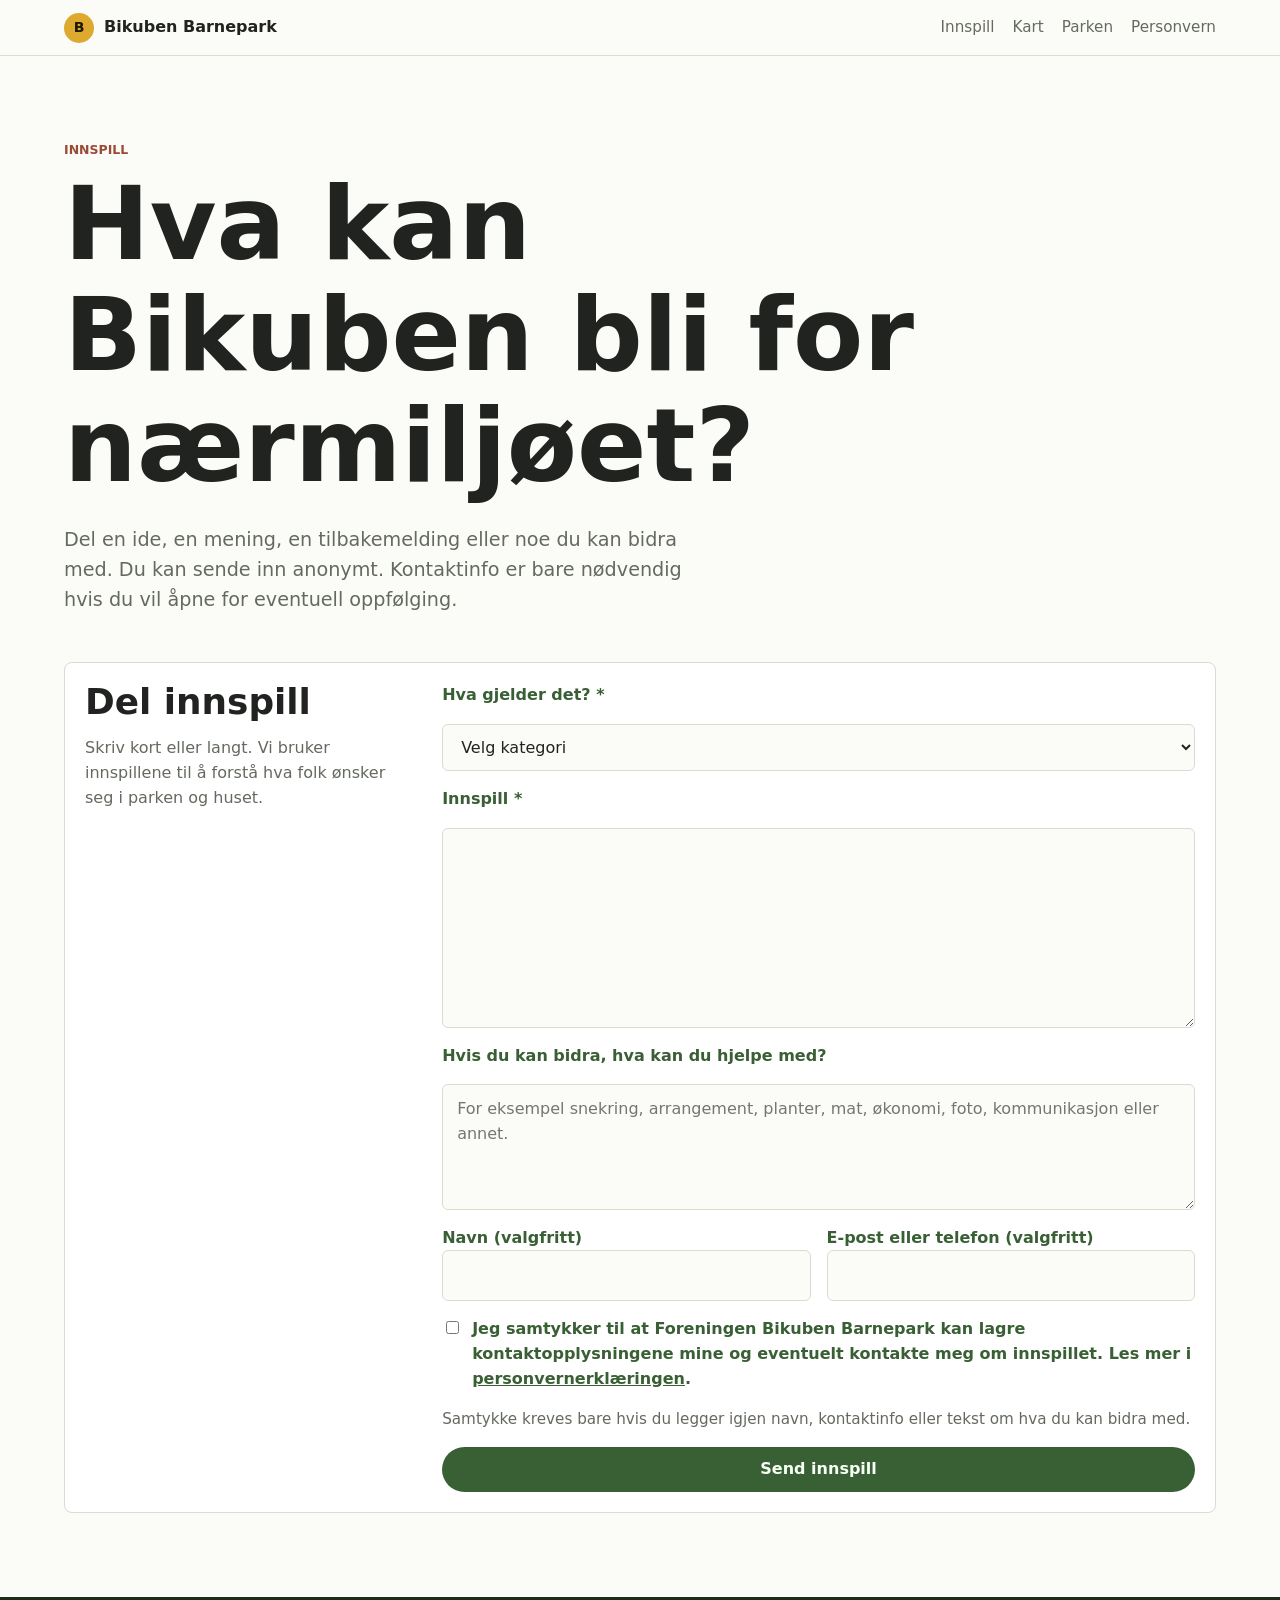
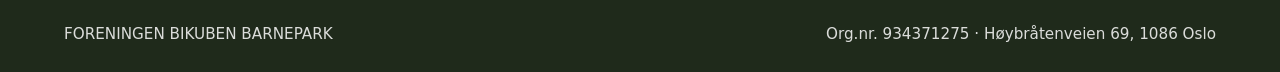
==== innspill/index.html @ fd1ce3c9 "Add secure feedback service and deployment contract" ====
<!doctype html>
<html lang="no">
  <head>
    <meta charset="utf-8">
    <meta name="viewport" content="width=device-width, initial-scale=1">
    <title>Del innspill til Bikuben Barnepark</title>
    <meta
      name="description"
      content="Del ideer, tilbakemeldinger, meninger eller tilbud om å bidra til Bikuben Barnepark."
    >
    <meta name="robots" content="index,follow">
    <meta name="referrer" content="strict-origin-when-cross-origin">
    <meta name="theme-color" content="#395f34">
    <link rel="canonical" href="https://bikubenbarnepark.no/innspill/">
    <link rel="icon" href="/favicon.svg" type="image/svg+xml">
    <link rel="manifest" href="/site.webmanifest">
    <meta property="og:type" content="website">
    <meta property="og:site_name" content="Bikuben Barnepark">
    <meta property="og:title" content="Del innspill til Bikuben Barnepark">
    <meta property="og:description" content="Har du en ide, mening eller noe du kan bidra med? Del det med Foreningen Bikuben Barnepark.">
    <meta property="og:url" content="https://bikubenbarnepark.no/innspill/">
    <meta property="og:image" content="https://bikubenbarnepark.no/assets/park-social-1200x630.jpg">
    <meta property="og:image:width" content="1200">
    <meta property="og:image:height" content="630">
    <meta property="og:image:alt" content="Oversiktsbilde fra Bikuben Barnepark på Høybråten">
    <meta property="og:locale" content="nb_NO">
    <link rel="stylesheet" href="/styles.css">
  </head>
  <body>
    <header class="site-header">
      <a class="brand" href="/" aria-label="Bikuben Barnepark">
        <span class="brand-mark">B</span>
        <span>Bikuben Barnepark</span>
      </a>
      <nav class="nav" aria-label="Hovedmeny">
        <a href="/innspill/">Innspill</a>
        <a href="/#kart">Kart</a>
        <a href="/#parken">Parken</a>
        <a href="/personvern/">Personvern</a>
      </nav>
    </header>

    <main>
      <section class="page-hero" aria-labelledby="feedback-title">
        <p class="eyebrow">Innspill</p>
        <h1 id="feedback-title">Hva kan Bikuben bli for nærmiljøet?</h1>
        <p class="lead">
          Del en ide, en mening, en tilbakemelding eller noe du kan bidra med.
          Du kan sende inn anonymt. Kontaktinfo er bare nødvendig hvis du vil
          åpne for eventuell oppfølging.
        </p>
      </section>

      <section class="form-section" aria-labelledby="feedback-form-title">
        <div class="form-copy">
          <h2 id="feedback-form-title">Del innspill</h2>
          <p>
            Skriv kort eller langt. Vi bruker innspillene til å forstå hva folk
            ønsker seg i parken og huset.
          </p>
        </div>
        <form class="feedback-form" action="/api/feedback" method="post">
          <input type="hidden" id="form_token" name="form_token" value="">
          <p class="hidden-field" aria-hidden="true">
            <label for="website">Nettside</label>
            <input id="website" name="website" tabindex="-1" autocomplete="off">
          </p>

          <label for="topic">Hva gjelder det? <span aria-hidden="true">*</span></label>
          <select id="topic" name="topic" required>
            <option value="">Velg kategori</option>
            <option value="ide">Ide</option>
            <option value="tilbakemelding">Tilbakemelding</option>
            <option value="mening">Mening</option>
            <option value="bidra">Jeg kan bidra</option>
            <option value="annet">Annet</option>
          </select>

          <label for="message">Innspill <span aria-hidden="true">*</span></label>
          <textarea id="message" name="message" rows="7" maxlength="3000" required></textarea>

          <label for="help_text">Hvis du kan bidra, hva kan du hjelpe med?</label>
          <textarea id="help_text" name="help_text" rows="4" maxlength="3000" placeholder="For eksempel snekring, arrangement, planter, mat, økonomi, foto, kommunikasjon eller annet."></textarea>

          <div class="form-grid">
            <p>
              <label for="name">Navn (valgfritt)</label>
              <input id="name" name="name" autocomplete="name" maxlength="500">
            </p>
            <p>
              <label for="contact">E-post eller telefon (valgfritt)</label>
              <input id="contact" name="contact" autocomplete="email" maxlength="500">
            </p>
          </div>

          <label class="checkbox-row" for="consent">
            <input id="consent" name="consent" type="checkbox" value="yes">
            <span>
              Jeg samtykker til at Foreningen Bikuben Barnepark kan lagre
              kontaktopplysningene mine og eventuelt kontakte meg om innspillet.
              Les mer i <a href="/personvern/">personvernerklæringen</a>.
            </span>
          </label>
          <p class="form-hint">
            Samtykke kreves bare hvis du legger igjen navn, kontaktinfo eller
            tekst om hva du kan bidra med.
          </p>

          <button class="button" type="submit">Send innspill</button>
        </form>
      </section>
    </main>

    <footer class="site-footer">
      <p>FORENINGEN BIKUBEN BARNEPARK</p>
      <p>Org.nr. 934371275 · Høybråtenveien 69, 1086 Oslo</p>
    </footer>
    <script>
      const tokenInput = document.getElementById('form_token');
      fetch('/api/form-token', { credentials: 'same-origin', cache: 'no-store' })
        .then((response) => response.ok ? response.json() : Promise.reject())
        .then((data) => { tokenInput.value = data.token || ''; })
        .catch(() => { tokenInput.value = ''; });
      const consent = document.getElementById('consent');
      const personalFields = ['name', 'contact', 'help_text'].map((id) => document.getElementById(id));
      function syncConsentRequirement() {
        const needsConsent = personalFields.some((field) => field.value.trim().length > 0);
        consent.required = needsConsent;
        consent.setCustomValidity(needsConsent && !consent.checked ? 'Kryss av for samtykke når du legger igjen kontaktopplysninger eller tilbud om hjelp.' : '');
      }
      consent.addEventListener('change', syncConsentRequirement);
      personalFields.forEach((field) => field.addEventListener('input', syncConsentRequirement));
      syncConsentRequirement();
    </script>
  </body>
</html>
---- styles.css ----
:root {
  color-scheme: light;
  --ink: #20231f;
  --muted: #646a5f;
  --line: #d9ddcf;
  --paper: #fbfcf8;
  --surface: #ffffff;
  --soft: #eef3e7;
  --green: #395f34;
  --gold: #dda92e;
  --rust: #9c4936;
}

* { box-sizing: border-box; }
html { scroll-behavior: smooth; }
body {
  margin: 0;
  background: var(--paper);
  color: var(--ink);
  font-family: Inter, ui-sans-serif, system-ui, -apple-system, BlinkMacSystemFont, "Segoe UI", sans-serif;
  line-height: 1.55;
}
img { display: block; max-width: 100%; }
a { color: inherit; }
p a, li a { color: var(--green); font-weight: 750; text-decoration-thickness: 0.08em; text-underline-offset: 0.2em; }
a:focus-visible, button:focus-visible, input:focus-visible, select:focus-visible, textarea:focus-visible, iframe:focus-visible { outline: 3px solid var(--gold); outline-offset: 4px; }

.site-header {
  position: sticky; top: 0; z-index: 20;
  display: flex; align-items: center; justify-content: space-between; gap: 20px;
  min-height: 56px; padding: 10px clamp(18px, 5vw, 64px);
  background: rgba(251, 252, 248, 0.94); border-bottom: 1px solid var(--line); backdrop-filter: blur(14px);
}
.brand { display: inline-flex; align-items: center; gap: 10px; font-weight: 800; text-decoration: none; }
.brand-mark { display: inline-grid; width: 30px; height: 30px; flex: 0 0 auto; place-items: center; border-radius: 50%; background: var(--gold); color: #211800; font-size: 0.88rem; }
.nav { display: flex; flex-wrap: wrap; justify-content: flex-end; gap: 8px 18px; color: var(--muted); font-size: 0.95rem; }
.nav a { text-decoration: none; }
.nav a:hover { color: var(--green); }

main { padding: 0 clamp(18px, 5vw, 64px); }
.topline { display: grid; grid-template-columns: minmax(0, 1.5fr) minmax(220px, 0.45fr); gap: clamp(28px, 6vw, 84px); align-items: end; padding: clamp(46px, 7vw, 84px) 0 clamp(24px, 4vw, 38px); }
.intro-copy { max-width: 820px; }
.eyebrow { margin: 0 0 10px; color: var(--rust); font-size: 0.78rem; font-weight: 850; letter-spacing: 0; text-transform: uppercase; }
h1, h2, h3 { margin: 0; line-height: 1.08; letter-spacing: 0; }
h1 { max-width: 11ch; font-size: clamp(3.3rem, 8vw, 7.4rem); }
h2 { max-width: 14ch; font-size: clamp(1.65rem, 2.8vw, 2.7rem); }
h3 { color: var(--green); font-size: 1rem; }
p { margin: 0; }
button, input, select, textarea { font: inherit; }
.lead { max-width: 660px; margin-top: 24px; color: var(--muted); font-size: clamp(1.1rem, 1.5vw, 1.28rem); }

.location-note { max-width: 280px; padding-bottom: 6px; color: var(--muted); }
.location-note p:last-child { font-size: 1.05rem; font-weight: 750; color: var(--ink); }
dt { color: var(--green); font-weight: 800; }
dd { margin: 2px 0 0; color: var(--ink); }

.event-card { display: grid; grid-template-columns: minmax(150px, 0.28fr) minmax(0, 1fr); gap: clamp(20px, 4vw, 48px); align-items: stretch; margin-bottom: clamp(26px, 5vw, 48px); padding: 20px; background: var(--surface); border: 1px solid var(--line); border-radius: 8px; box-shadow: 0 18px 50px rgba(57, 95, 52, 0.08); }
.event-date { display: grid; align-content: center; justify-items: start; gap: 6px; min-height: 180px; padding: clamp(20px, 4vw, 34px); color: #f8fff4; background: var(--green); border-radius: 6px; }
.event-date span { color: rgba(255,255,255,0.8); font-weight: 850; text-transform: uppercase; }
.event-date strong { max-width: 5ch; font-size: clamp(2.2rem, 6vw, 4.8rem); line-height: 0.95; }
.event-date time { color: #ffe28f; font-size: 1.1rem; font-weight: 850; }
.event-copy { align-self: center; }
.event-copy p:not(.eyebrow) { max-width: 760px; margin-top: 14px; color: var(--muted); }
.event-details { display: grid; grid-template-columns: repeat(2, minmax(0, 1fr)); gap: 18px clamp(24px, 4vw, 44px); margin-top: 22px; }
.event-details ul { display: grid; gap: 8px; margin: 12px 0 0; padding-left: 1.15rem; color: var(--muted); }
.event-note { padding-top: 18px; border-top: 1px solid var(--line); }
.event-actions { margin-top: 18px; }
.button { display: inline-flex; align-items: center; justify-content: center; min-height: 44px; padding: 10px 18px; color: #f8fff4; background: var(--green); border: 0; border-radius: 999px; font-weight: 850; text-decoration: none; cursor: pointer; }
.button:hover { background: #2d4f29; }

.page-hero { padding: clamp(46px, 7vw, 84px) 0 clamp(28px, 5vw, 48px); }
.page-hero h1 { max-width: 12ch; }
.narrow-page { max-width: 860px; }
.form-section { display: grid; grid-template-columns: minmax(230px, 0.4fr) minmax(0, 1fr); gap: clamp(24px, 5vw, 56px); align-items: start; margin-bottom: clamp(44px, 7vw, 84px); padding: 20px; background: var(--surface); border: 1px solid var(--line); border-radius: 8px; }
.form-copy p { margin-top: 14px; color: var(--muted); }
.feedback-form { display: grid; gap: 16px; }
.feedback-form label { color: var(--green); font-weight: 850; }
.feedback-form input, .feedback-form select, .feedback-form textarea { width: 100%; padding: 12px 14px; color: var(--ink); background: var(--paper); border: 1px solid var(--line); border-radius: 6px; }
.feedback-form textarea { resize: vertical; }
.form-grid { display: grid; grid-template-columns: repeat(2, minmax(0, 1fr)); gap: 16px; }
.checkbox-row { display: grid; grid-template-columns: auto minmax(0, 1fr); gap: 10px; align-items: start; color: var(--ink); }
.checkbox-row input { width: auto; margin-top: 0.25em; }
.form-hint { color: var(--muted); font-size: 0.95rem; }
.hidden-field { position: absolute; left: -100vw; width: 1px; height: 1px; overflow: hidden; }
.text-page { display: grid; gap: 18px; margin-bottom: clamp(44px, 7vw, 84px); padding: 20px; background: var(--surface); border: 1px solid var(--line); border-radius: 8px; }
.text-page p { color: var(--muted); }
.page-actions { margin-top: 24px; }

.map-section { display: grid; grid-template-columns: minmax(260px, 0.55fr) minmax(320px, 1fr); gap: clamp(20px, 4vw, 48px); align-items: stretch; margin-bottom: clamp(26px, 5vw, 48px); padding: 20px; background: var(--soft); border: 1px solid var(--line); border-radius: 8px; }
.map-copy { align-self: center; max-width: 390px; }
.map-copy p:not(.eyebrow) { margin-top: 14px; color: var(--muted); }
.map-section iframe { width: 100%; min-height: 280px; border: 1px solid var(--line); border-radius: 6px; background: var(--surface); }
.map-section noscript { display: block; align-self: center; color: var(--muted); }

.media-hero { margin: 0 0 clamp(38px, 6vw, 72px); }
.media-hero-frame { position: relative; overflow: hidden; border-radius: 8px; background: #10140f; }
.media-hero picture, .media-hero img { display: block; }
.media-hero img, .media-hero-video { width: 100%; max-height: 420px; aspect-ratio: 16 / 9; object-fit: cover; object-position: center 58%; }
.media-hero-video { position: absolute; inset: 0; height: 100%; opacity: 0; pointer-events: none; transition: opacity 700ms ease; }
.media-hero figcaption { margin-top: 8px; color: var(--muted); font-size: 0.92rem; }

@media (min-width: 861px) and (prefers-reduced-motion: no-preference) {
  .media-hero-video { opacity: 1; }
}

.content-grid { display: grid; grid-template-columns: repeat(2, minmax(0, 1fr)); border-top: 1px solid var(--line); border-left: 1px solid var(--line); }
.content-grid article { min-height: 270px; padding: clamp(26px, 4vw, 44px); background: var(--surface); border-right: 1px solid var(--line); border-bottom: 1px solid var(--line); }
.content-grid article:nth-child(3n) { background: var(--soft); }
.content-grid p:not(.eyebrow) { max-width: 620px; margin-top: 18px; color: var(--muted); font-size: 1.04rem; }
.compact-facts { display: grid; gap: 10px; margin: 22px 0 0; padding-top: 18px; border-top: 1px solid var(--line); }
.compact-facts div { margin: 0; }

.gallery { display: grid; grid-template-columns: repeat(4, minmax(0, 1fr)); gap: 18px; padding: clamp(38px, 6vw, 72px) 0; }
.gallery-heading { grid-column: 1 / -1; }
.gallery figure { margin: 0; }
.gallery img { width: 100%; aspect-ratio: 3 / 4; object-fit: cover; border-radius: 8px; }
.gallery figcaption { margin-top: 8px; color: var(--muted); font-size: 0.92rem; }

.site-footer { display: flex; flex-wrap: wrap; justify-content: space-between; gap: 10px 24px; padding: 26px clamp(18px, 5vw, 64px); background: #1f2a1b; color: rgba(255,255,255,0.84); font-size: 0.95rem; }

@media (max-width: 860px) {
  .site-header { align-items: flex-start; flex-direction: column; gap: 10px; }
  .nav { justify-content: flex-start; }
  .topline, .event-card, .form-section, .map-section { grid-template-columns: 1fr; }
  .event-date { min-height: auto; }
  h1 { max-width: 9ch; font-size: clamp(3rem, 16vw, 5rem); }
  .content-grid { grid-template-columns: 1fr; }
  .content-grid article { min-height: auto; }
  .gallery { grid-template-columns: repeat(2, minmax(0, 1fr)); }
}

@media (max-width: 560px) {
  .event-details, .form-grid, .gallery { grid-template-columns: 1fr; }
}
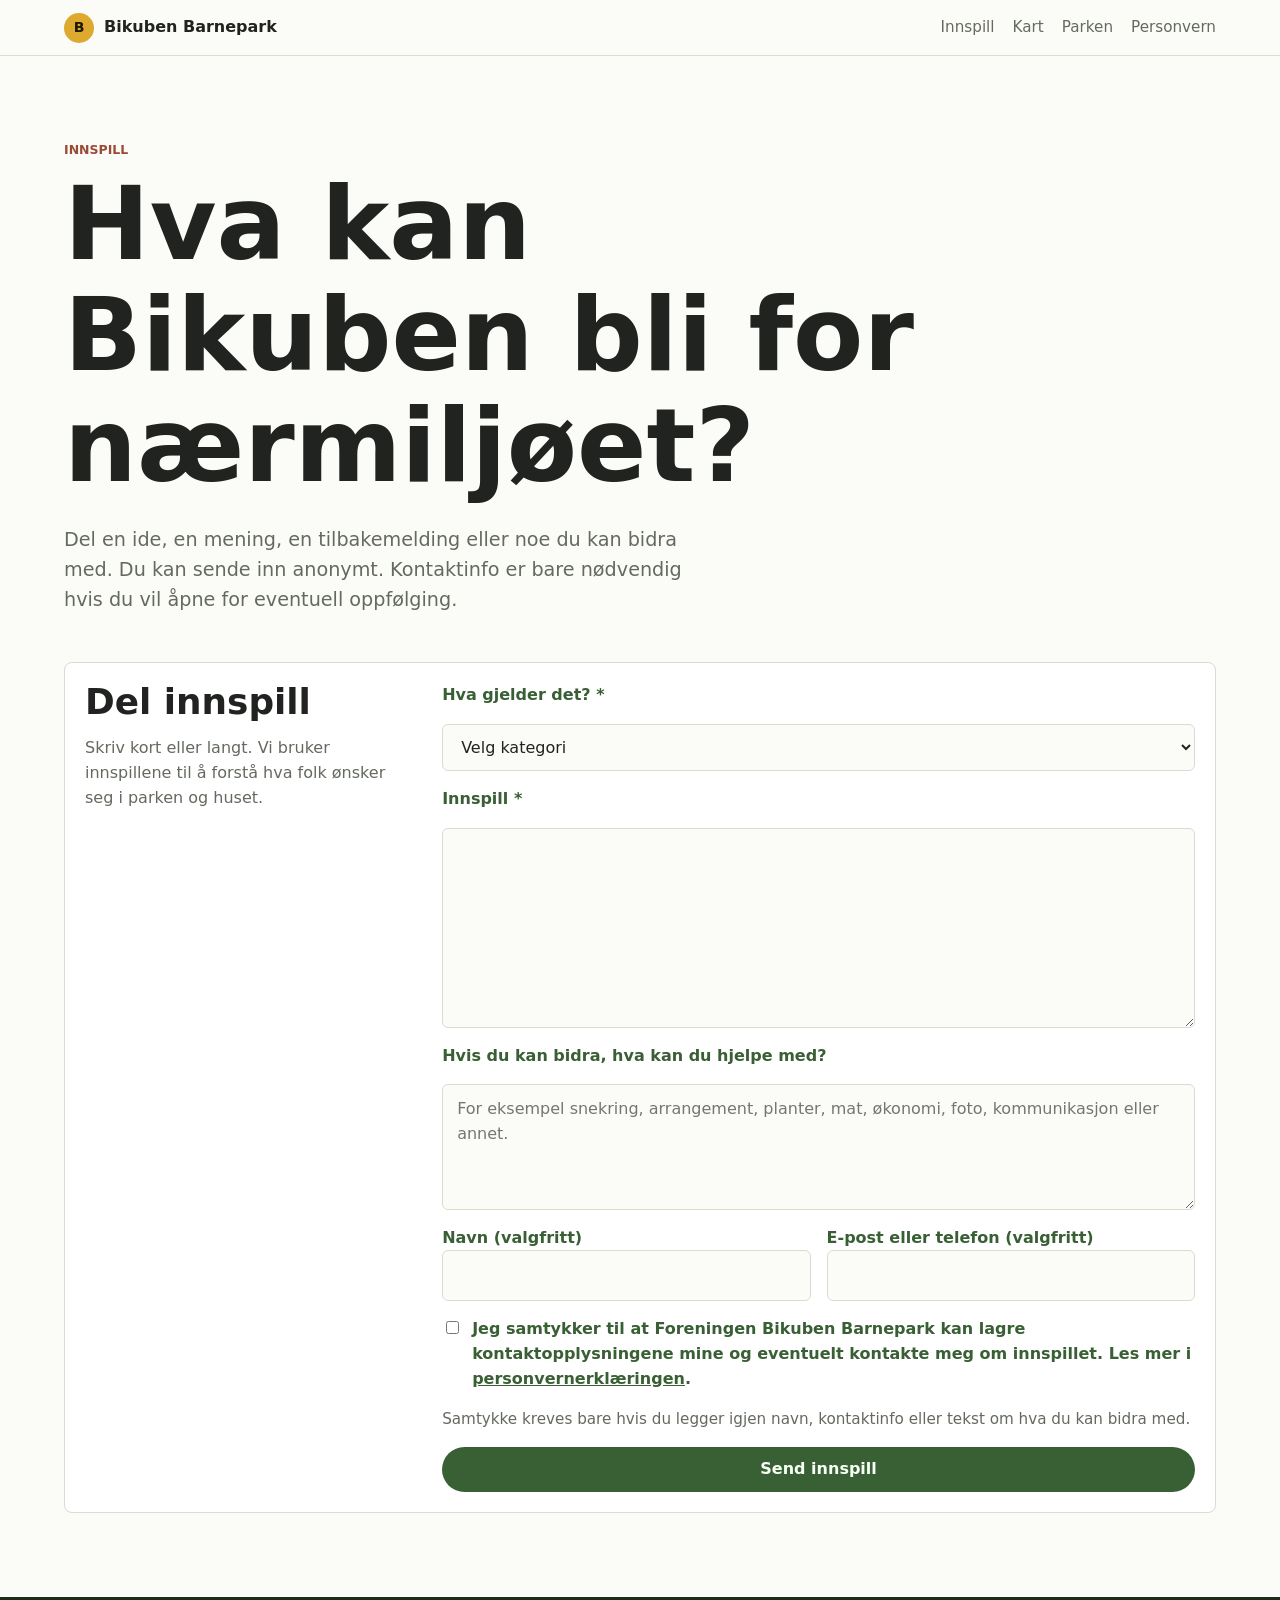
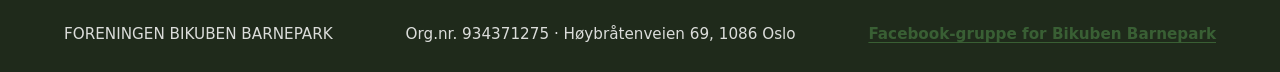
==== commit ce69e266: "Add Facebook group link" ====
--- a/innspill/index.html
+++ b/innspill/index.html
@@ -25,6 +25,7 @@
     <meta property="og:image:alt" content="Oversiktsbilde fra Bikuben Barnepark på Høybråten">
     <meta property="og:locale" content="nb_NO">
     <link rel="stylesheet" href="/styles.css">
+    <script src="/assets/feedback-form.js" defer></script>
   </head>
   <body>
     <header class="site-header">
@@ -77,7 +78,7 @@
           </select>
 
           <label for="message">Innspill <span aria-hidden="true">*</span></label>
-          <textarea id="message" name="message" rows="7" maxlength="3000" required></textarea>
+          <textarea id="message" name="message" rows="7" minlength="3" maxlength="3000" required></textarea>
 
           <label for="help_text">Hvis du kan bidra, hva kan du hjelpe med?</label>
           <textarea id="help_text" name="help_text" rows="4" maxlength="3000" placeholder="For eksempel snekring, arrangement, planter, mat, økonomi, foto, kommunikasjon eller annet."></textarea>
@@ -114,23 +115,7 @@
     <footer class="site-footer">
       <p>FORENINGEN BIKUBEN BARNEPARK</p>
       <p>Org.nr. 934371275 · Høybråtenveien 69, 1086 Oslo</p>
+      <p><a href="https://www.facebook.com/groups/bikubenbarnepark">Facebook-gruppe for Bikuben Barnepark</a></p>
     </footer>
-    <script>
-      const tokenInput = document.getElementById('form_token');
-      fetch('/api/form-token', { credentials: 'same-origin', cache: 'no-store' })
-        .then((response) => response.ok ? response.json() : Promise.reject())
-        .then((data) => { tokenInput.value = data.token || ''; })
-        .catch(() => { tokenInput.value = ''; });
-      const consent = document.getElementById('consent');
-      const personalFields = ['name', 'contact', 'help_text'].map((id) => document.getElementById(id));
-      function syncConsentRequirement() {
-        const needsConsent = personalFields.some((field) => field.value.trim().length > 0);
-        consent.required = needsConsent;
-        consent.setCustomValidity(needsConsent && !consent.checked ? 'Kryss av for samtykke når du legger igjen kontaktopplysninger eller tilbud om hjelp.' : '');
-      }
-      consent.addEventListener('change', syncConsentRequirement);
-      personalFields.forEach((field) => field.addEventListener('input', syncConsentRequirement));
-      syncConsentRequirement();
-    </script>
   </body>
 </html>
--- a/styles.css
+++ b/styles.css
@@ -54,17 +54,15 @@
 dt { color: var(--green); font-weight: 800; }
 dd { margin: 2px 0 0; color: var(--ink); }
 
-.event-card { display: grid; grid-template-columns: minmax(150px, 0.28fr) minmax(0, 1fr); gap: clamp(20px, 4vw, 48px); align-items: stretch; margin-bottom: clamp(26px, 5vw, 48px); padding: 20px; background: var(--surface); border: 1px solid var(--line); border-radius: 8px; box-shadow: 0 18px 50px rgba(57, 95, 52, 0.08); }
-.event-date { display: grid; align-content: center; justify-items: start; gap: 6px; min-height: 180px; padding: clamp(20px, 4vw, 34px); color: #f8fff4; background: var(--green); border-radius: 6px; }
-.event-date span { color: rgba(255,255,255,0.8); font-weight: 850; text-transform: uppercase; }
-.event-date strong { max-width: 5ch; font-size: clamp(2.2rem, 6vw, 4.8rem); line-height: 0.95; }
-.event-date time { color: #ffe28f; font-size: 1.1rem; font-weight: 850; }
-.event-copy { align-self: center; }
-.event-copy p:not(.eyebrow) { max-width: 760px; margin-top: 14px; color: var(--muted); }
-.event-details { display: grid; grid-template-columns: repeat(2, minmax(0, 1fr)); gap: 18px clamp(24px, 4vw, 44px); margin-top: 22px; }
-.event-details ul { display: grid; gap: 8px; margin: 12px 0 0; padding-left: 1.15rem; color: var(--muted); }
-.event-note { padding-top: 18px; border-top: 1px solid var(--line); }
-.event-actions { margin-top: 18px; }
+.participation-callout { display: grid; grid-template-columns: minmax(240px, 0.7fr) minmax(0, 1fr); gap: clamp(28px, 6vw, 80px); align-items: start; margin-bottom: clamp(26px, 5vw, 48px); padding: clamp(28px, 5vw, 56px); color: #f8fff4; background: var(--green); border-radius: 8px; }
+.participation-callout .eyebrow { color: #ffe28f; }
+.participation-callout h2 { max-width: 13ch; }
+.participation-copy { display: grid; gap: 16px; max-width: 720px; color: rgba(255,255,255,0.86); font-size: 1.06rem; }
+.participation-actions { padding-top: 8px; }
+.participation-note { color: rgba(255,255,255,0.72); font-size: 0.94rem; }
+.button-light { color: #21311d; background: #f8fff4; }
+.button-light:hover { background: #ffe28f; }
+
 .button { display: inline-flex; align-items: center; justify-content: center; min-height: 44px; padding: 10px 18px; color: #f8fff4; background: var(--green); border: 0; border-radius: 999px; font-weight: 850; text-decoration: none; cursor: pointer; }
 .button:hover { background: #2d4f29; }
 
@@ -121,8 +119,7 @@
 @media (max-width: 860px) {
   .site-header { align-items: flex-start; flex-direction: column; gap: 10px; }
   .nav { justify-content: flex-start; }
-  .topline, .event-card, .form-section, .map-section { grid-template-columns: 1fr; }
-  .event-date { min-height: auto; }
+  .topline, .participation-callout, .form-section, .map-section { grid-template-columns: 1fr; }
   h1 { max-width: 9ch; font-size: clamp(3rem, 16vw, 5rem); }
   .content-grid { grid-template-columns: 1fr; }
   .content-grid article { min-height: auto; }
@@ -130,5 +127,5 @@
 }
 
 @media (max-width: 560px) {
-  .event-details, .form-grid, .gallery { grid-template-columns: 1fr; }
+  .form-grid, .gallery { grid-template-columns: 1fr; }
 }
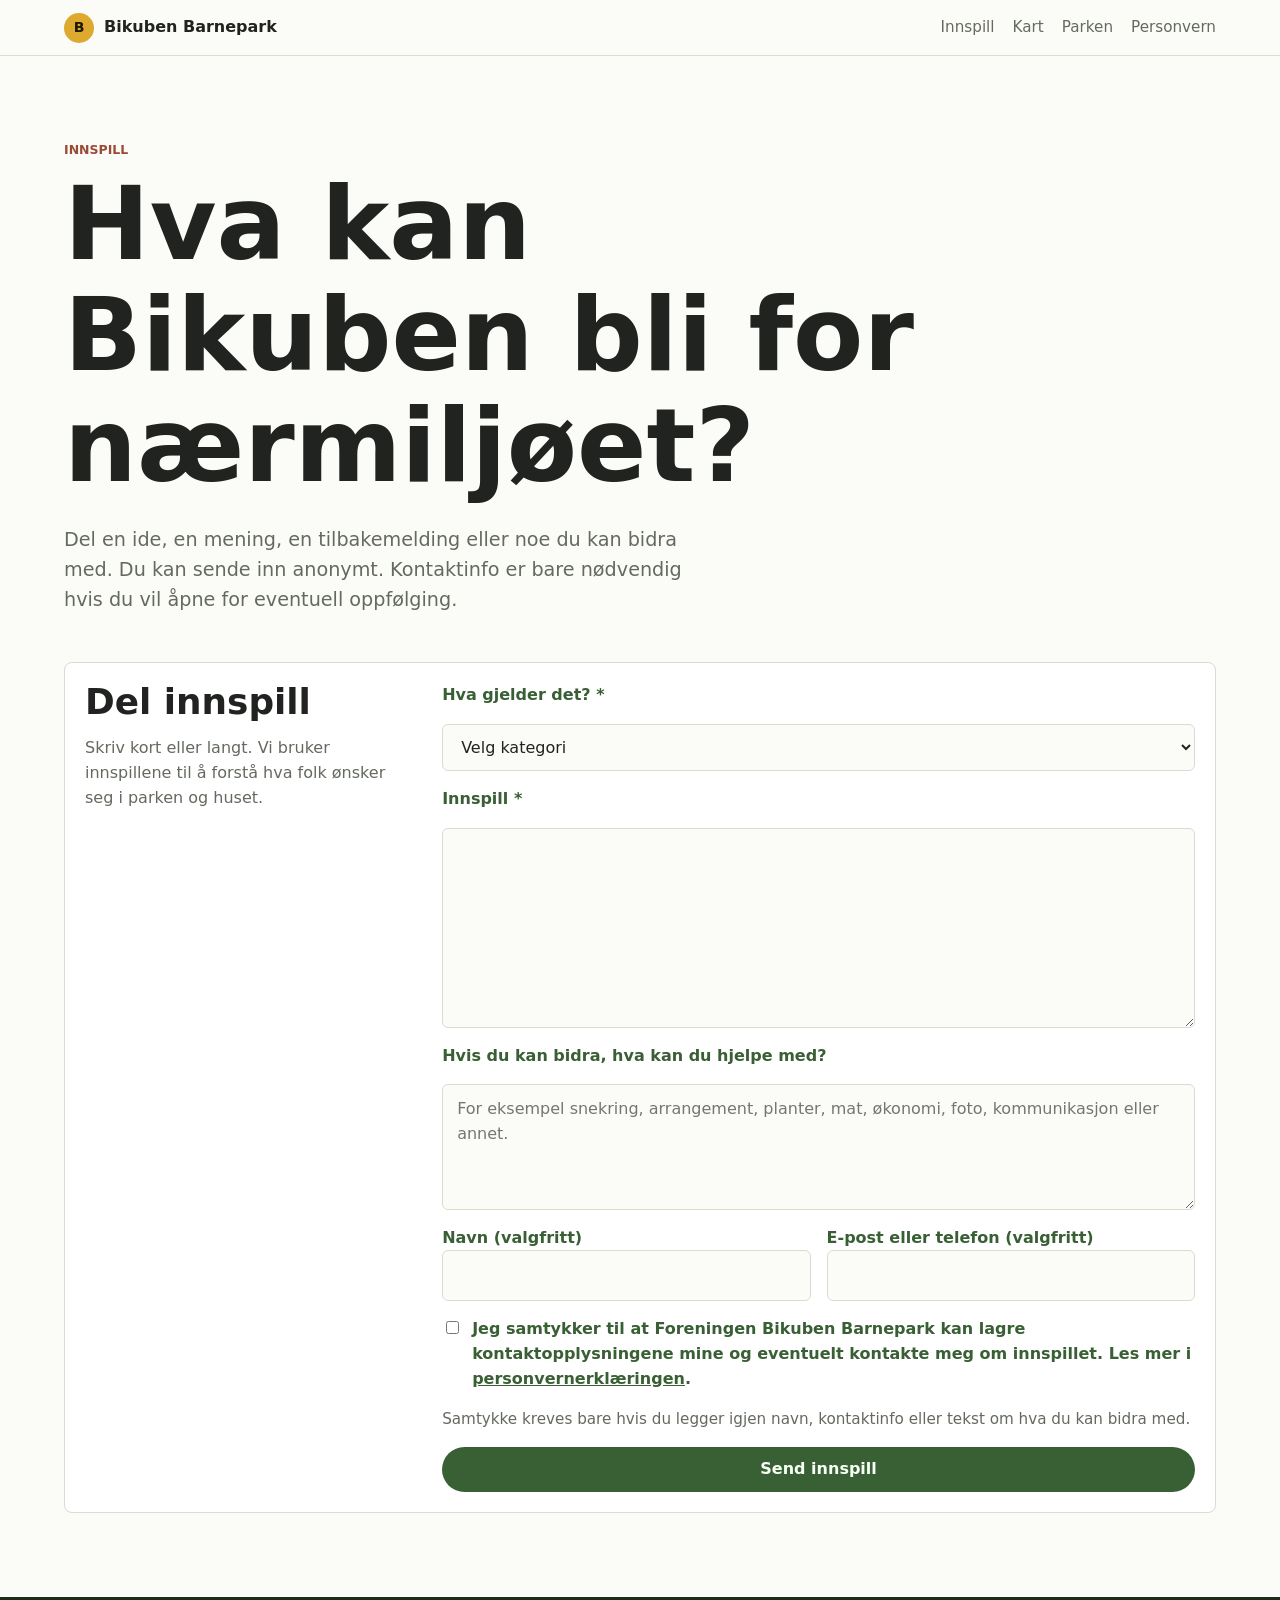
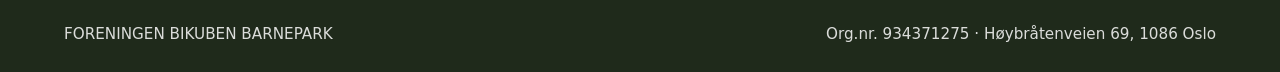
==== commit 04713997: "Move Facebook link into homepage CTA" ====
--- a/innspill/index.html
+++ b/innspill/index.html
@@ -115,7 +115,6 @@
     <footer class="site-footer">
       <p>FORENINGEN BIKUBEN BARNEPARK</p>
       <p>Org.nr. 934371275 · Høybråtenveien 69, 1086 Oslo</p>
-      <p><a href="https://www.facebook.com/groups/bikubenbarnepark">Facebook-gruppe for Bikuben Barnepark</a></p>
     </footer>
   </body>
 </html>
--- a/styles.css
+++ b/styles.css
@@ -50,7 +50,10 @@
 .lead { max-width: 660px; margin-top: 24px; color: var(--muted); font-size: clamp(1.1rem, 1.5vw, 1.28rem); }
 
 .location-note { max-width: 280px; padding-bottom: 6px; color: var(--muted); }
-.location-note p:last-child { font-size: 1.05rem; font-weight: 750; color: var(--ink); }
+.location-note p:nth-of-type(2) { font-size: 1.05rem; font-weight: 750; color: var(--ink); }
+.facebook-link { display: inline-flex; align-items: center; gap: 9px; margin-top: 14px; color: var(--green); font-weight: 850; text-decoration: none; }
+.facebook-link:hover { color: #2d4f29; text-decoration: underline; text-decoration-thickness: 0.08em; text-underline-offset: 0.2em; }
+.facebook-mark { display: inline-grid; width: 28px; height: 28px; place-items: center; border-radius: 50%; color: #fff; background: #1877f2; font-family: Arial, sans-serif; font-size: 1.28rem; font-weight: 900; line-height: 1; }
 dt { color: var(--green); font-weight: 800; }
 dd { margin: 2px 0 0; color: var(--ink); }
 
@@ -58,7 +61,9 @@
 .participation-callout .eyebrow { color: #ffe28f; }
 .participation-callout h2 { max-width: 13ch; }
 .participation-copy { display: grid; gap: 16px; max-width: 720px; color: rgba(255,255,255,0.86); font-size: 1.06rem; }
-.participation-actions { padding-top: 8px; }
+.participation-actions { display: flex; flex-wrap: wrap; gap: 12px 18px; align-items: center; padding-top: 8px; }
+.discussion-link { color: #f8fff4; font-weight: 850; }
+.discussion-link:hover { color: #ffe28f; }
 .participation-note { color: rgba(255,255,255,0.72); font-size: 0.94rem; }
 .button-light { color: #21311d; background: #f8fff4; }
 .button-light:hover { background: #ffe28f; }
